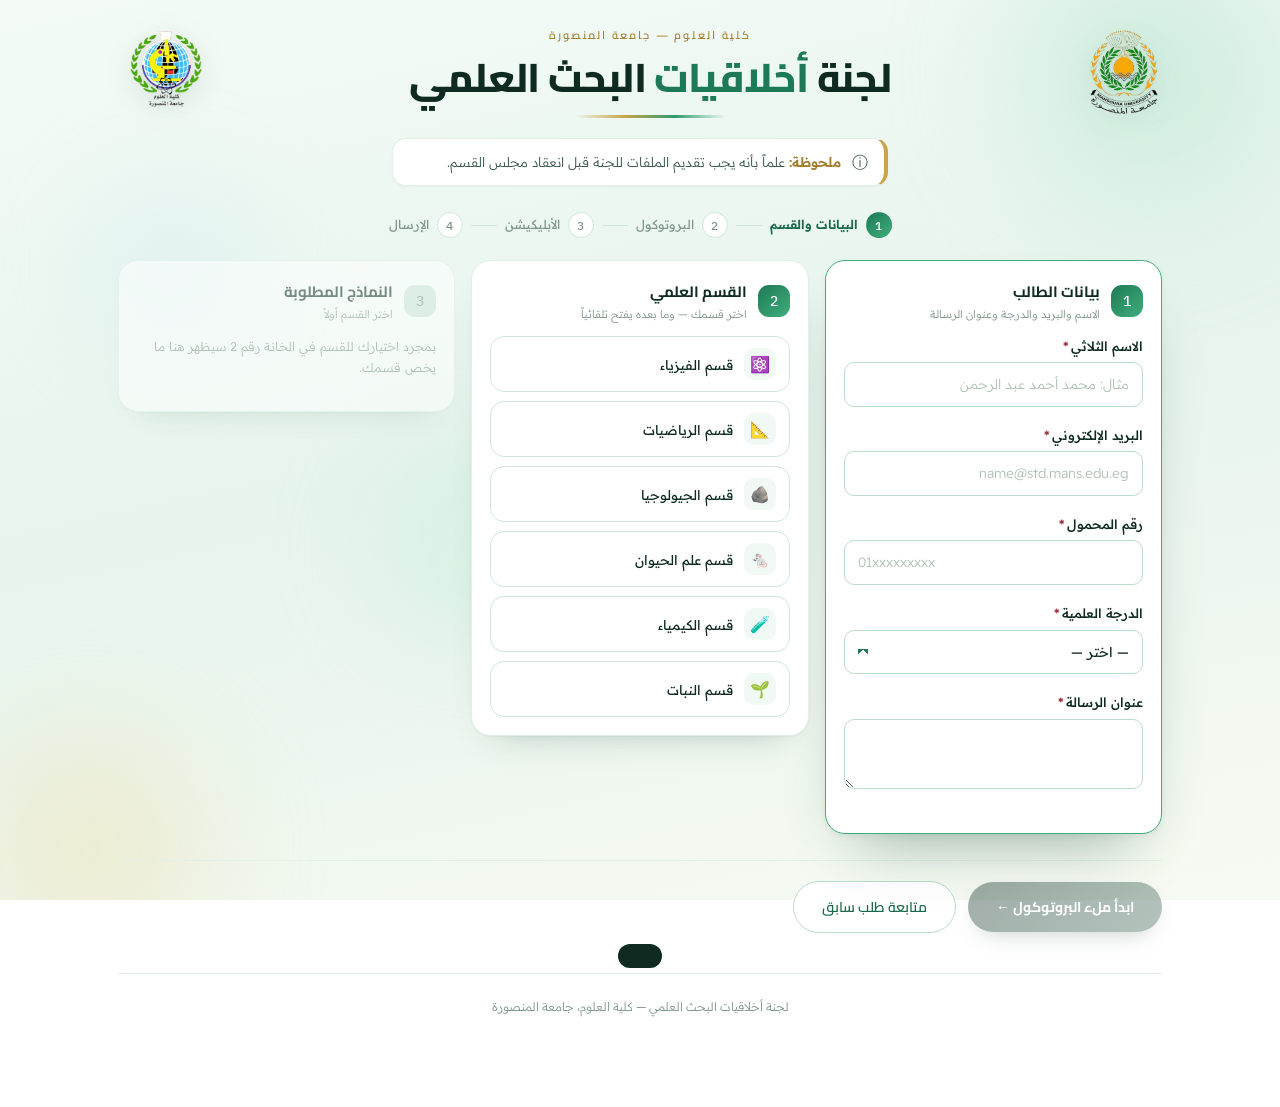
==== index.html @ 4d4f8130 "Add files via upload" ====
<!doctype html>
<html dir="rtl" lang="ar">
<head>
<meta charset="utf-8">
<meta name="viewport" content="width=device-width, initial-scale=1">
<title>لجنة أخلاقيات البحث العلمي — كلية العلوم جامعة المنصورة</title>
<meta name="description" content="تقديم بروتوكول وأبليكيشن لجنة أخلاقيات البحث العلمي — كلية العلوم، جامعة المنصورة.">
<link rel="icon" href="logo-faculty.png">
<link rel="stylesheet" href="https://fonts.googleapis.com/css2?family=Cairo:wght@400;600;700;800&family=Readex+Pro:wght@300;400;500;600&family=IBM+Plex+Mono:wght@400;500&display=swap">
<link rel="stylesheet" href="style.css">
</head>
<body>

<div class="bg-art" aria-hidden="true">
  <span class="orb o1"></span><span class="orb o2"></span><span class="orb o3"></span><span class="orb o4"></span>
</div>

<div class="shell">

  <header class="site-head">
    <div class="head-row">
      <img class="logo" id="logoUni" src="logo-university.png" alt="شعار جامعة المنصورة">
      <div class="head-mid">
        <div class="kicker">كلية العلوم — جامعة المنصورة</div>
        <h1 class="site-title">لجنة <em>أخلاقيات</em> البحث العلمي</h1>
        <div class="title-rule"></div>
      </div>
      <img class="logo" id="logoFac" src="logo-faculty.png" alt="شعار كلية العلوم">
    </div>
    <div class="head-note">
      <span class="ico">ⓘ</span>
      <div><b>ملحوظة:</b> علماً بأنه يجب تقديم الملفات للجنة قبل انعقاد مجلس القسم.</div>
    </div>
  </header>

  <main id="app"></main>

  <footer class="site-foot">
    <div>لجنة أخلاقيات البحث العلمي — كلية العلوم، جامعة المنصورة</div>
    <button type="button" id="adminLink" class="hidden"></button>
  </footer>
</div>

<div class="toast" id="toast"></div>

<script src="app-core.js"></script>
<script src="student.js"></script>
<script>
StudentApp.start();

/* في الوضع التجريبي فقط يظهر مدخل اللجنة لتسهيل التجربة.
   بمجرد ربط الموقع بالخادم (API_URL) يختفي تلقائياً،
   ويصبح الدخول من اللينك المنفصل admin.html فقط. */
(function () {
  var b = document.getElementById("adminLink");
  if (typeof LIVE !== "undefined" && !LIVE) {
    b.textContent = "دخول اللجنة (وضع تجريبي)";
    b.classList.remove("hidden");
    b.addEventListener("click", function () { location.href = "admin.html"; });
  }
})();
</script>
</body>
</html>
---- style.css ----
/* ===================== TOKENS — «نعناع وذهب» ===================== */
:root{
  --green-900:#0F2B21;
  --green-800:#17694A;
  --green-700:#1E7A56;
  --green-600:#2E9B6E;
  --green-500:#3FAE7C;
  --green-200:#BBDCC9;
  --green-100:#CFE7DA;
  --green-050:#EAF6EF;
  --mint:#F1F9F4;
  --gold:#C9A24A;
  --gold-deep:#A37E2C;
  --ink:#0F2B21;
  --ink-2:#3C5B4E;
  --ink-3:#7D9589;
  --line:#CFE7DA;
  --line-2:#E3F0E8;
  --paper:#FFFFFF;
  --amber:#9A5A12;
  --amber-bg:#FBEEDB;
  --rose:#9B2C3A;
  --rose-bg:#FBE9EB;
  --ok:#146B4C;
  --ok-bg:#DDF1E6;
  --r-lg:20px; --r:14px; --r-sm:10px;
  --shadow-sm:0 1px 2px rgba(20,70,50,.05);
  --shadow:0 1px 2px rgba(20,70,50,.05), 0 18px 34px -24px rgba(20,70,50,.34);
  --shadow-lg:0 2px 6px rgba(20,70,50,.06), 0 34px 60px -32px rgba(20,70,50,.45);
  --font-d:'Cairo','Segoe UI',Tahoma,sans-serif;
  --font-b:'Readex Pro','Cairo','Segoe UI',Tahoma,sans-serif;
  --font-m:'IBM Plex Mono',ui-monospace,monospace;
}

*{box-sizing:border-box}
html{scroll-behavior:smooth}
body{
  direction:rtl;
  margin:0;
  min-height:100vh;
  background:linear-gradient(168deg,#F4FBF7 0%,#E6F4EC 48%,#F7FAF2 100%);
  background-attachment:fixed;
  color:var(--ink);
  font-family:var(--font-b);
  font-size:15px;
  line-height:1.75;
  font-weight:300;
  -webkit-font-smoothing:antialiased;
}

/* ===================== ANIMATED BACKGROUND ===================== */
.bg-art{position:fixed;inset:0;overflow:hidden;pointer-events:none;z-index:0}
.bg-art .orb{position:absolute;border-radius:50%;filter:blur(44px);opacity:.5}
.bg-art .o1{width:420px;height:420px;background:radial-gradient(circle,#A8E0C4,transparent 70%);top:-140px;right:-80px;animation:drift-a 32s ease-in-out infinite}
.bg-art .o2{width:360px;height:360px;background:radial-gradient(circle,#E9DCA8,transparent 70%);bottom:-130px;left:-90px;animation:drift-b 40s ease-in-out infinite}
.bg-art .o3{width:300px;height:300px;background:radial-gradient(circle,#BFEBD6,transparent 70%);top:44%;left:26%;animation:drift-a 48s ease-in-out infinite reverse}
.bg-art .o4{width:240px;height:240px;background:radial-gradient(circle,#CDE9F0,transparent 70%);top:16%;left:4%;animation:drift-b 36s ease-in-out infinite}
@keyframes drift-a{0%,100%{transform:translate(0,0) scale(1)}33%{transform:translate(-34px,28px) scale(1.1)}66%{transform:translate(24px,-20px) scale(.94)}}
@keyframes drift-b{0%,100%{transform:translate(0,0) scale(1)}50%{transform:translate(38px,-32px) scale(1.14)}}

/* ===================== LAYOUT ===================== */
.shell{position:relative;z-index:1;max-width:1080px;margin:0 auto;padding:0 18px 90px}

/* ===================== SITE HEADER ===================== */
.site-head{padding:26px 0 0;text-align:center}
.head-row{display:flex;align-items:center;justify-content:space-between;gap:16px}
.logo{height:92px;width:auto;flex:0 0 auto;object-fit:contain;filter:drop-shadow(0 6px 14px rgba(20,70,50,.16))}
.logo-ph{
  height:92px;width:86px;flex:0 0 auto;border-radius:14px;
  border:1.5px dashed var(--green-200);background:rgba(255,255,255,.6);
  display:grid;place-items:center;text-align:center;
  font-size:10px;line-height:1.3;color:var(--ink-3);font-weight:500;padding:6px;
}
.head-mid{flex:1 1 auto;min-width:0}
.kicker{
  font-size:11px;letter-spacing:.2em;font-weight:600;color:var(--gold-deep);
  margin-bottom:6px;font-family:var(--font-d);
}
h1.site-title{
  font-family:var(--font-d);font-weight:800;
  font-size:clamp(21px,4.4vw,40px);line-height:1.28;margin:0;
  letter-spacing:-.015em;text-wrap:balance;color:var(--green-900);
}
h1.site-title em{font-style:normal;color:var(--green-700)}
.title-rule{width:150px;max-width:60%;height:3px;margin:12px auto 0;border-radius:99px;
  background:linear-gradient(90deg,transparent,var(--gold),var(--green-600),transparent)}

.head-note{
  margin:20px auto 0;max-width:62ch;
  display:flex;gap:11px;align-items:flex-start;text-align:right;
  background:var(--paper);border:1px solid var(--line-2);
  border-inline-start:4px solid var(--gold);
  border-radius:var(--r);padding:12px 16px;
  font-size:13.5px;line-height:1.65;color:var(--ink-2);
  box-shadow:var(--shadow-sm);
}
.head-note b{color:var(--gold-deep);font-weight:600}
.head-note .ico{font-size:16px;line-height:1.4;flex:0 0 auto}

/* ===================== STEPPER ===================== */
.stepper{display:flex;align-items:center;gap:8px;justify-content:center;margin:26px 0 4px;flex-wrap:wrap}
.stepper .st{display:flex;align-items:center;gap:8px;font-size:12.5px;color:var(--ink-3);font-weight:400}
.stepper .st b{
  width:26px;height:26px;border-radius:50%;display:grid;place-items:center;
  background:var(--paper);border:1.5px solid var(--line);color:var(--ink-3);
  font-family:var(--font-m);font-size:12px;font-weight:500;
}
.stepper .st.on{color:var(--green-800);font-weight:600}
.stepper .st.on b{background:linear-gradient(140deg,var(--green-700),var(--green-500));border-color:transparent;color:#fff}
.stepper .st.done b{background:var(--green-050);border-color:var(--green-200);color:var(--green-700)}
.stepper .sep{width:26px;height:1.5px;background:var(--line);border-radius:2px}

/* ===================== CARDS & PANELS ===================== */
.panel{
  background:var(--paper);border:1px solid var(--line-2);border-radius:var(--r-lg);
  box-shadow:var(--shadow);padding:26px 26px 24px;margin-top:22px;
}
.panel-head{display:flex;align-items:flex-start;gap:13px;margin-bottom:18px;flex-wrap:wrap}
.panel-head .pico{
  width:42px;height:42px;flex:0 0 auto;border-radius:13px;display:grid;place-items:center;
  font-size:19px;background:var(--green-050);
}
.panel-head h2{
  font-family:var(--font-d);font-size:18.5px;font-weight:700;margin:0;color:var(--green-900);
  letter-spacing:-.01em;
}
.panel-head p{margin:2px 0 0;font-size:13px;color:var(--ink-3);max-width:62ch}
.panel-head .grow{flex:1 1 220px;min-width:0}

/* three step cards on the start screen */
.steps3{display:grid;grid-template-columns:repeat(3,1fr);gap:16px;margin-top:22px;align-items:start}
@media(max-width:860px){.steps3{grid-template-columns:1fr}}
.scard{
  background:var(--paper);border:1px solid var(--line-2);border-radius:var(--r-lg);
  padding:18px;box-shadow:var(--shadow);position:relative;
  transition:border-color .25s, box-shadow .25s, transform .25s;
}
.scard.active{border-color:var(--green-500);box-shadow:var(--shadow-lg)}
.scard.locked{opacity:.52}
.scard-h{display:flex;align-items:center;gap:11px;margin-bottom:14px}
.scard-n{
  width:32px;height:32px;flex:0 0 auto;border-radius:11px;display:grid;place-items:center;
  font-family:var(--font-m);font-size:14px;font-weight:500;color:#fff;
  background:linear-gradient(140deg,var(--green-700),var(--green-500));
}
.scard.locked .scard-n{background:var(--green-100);color:var(--ink-3)}
.scard-h h3{margin:0;font-family:var(--font-d);font-size:15px;font-weight:700;color:var(--green-900)}
.scard-h small{display:block;font-family:var(--font-b);font-size:11px;font-weight:300;color:var(--ink-3);line-height:1.5}

/* ===================== FORM CONTROLS ===================== */
label.fl{display:block;font-size:13px;font-weight:500;color:var(--ink);margin-bottom:6px;line-height:1.55}
label.fl .req{color:var(--rose);font-weight:600;margin-inline-start:3px}
label.fl .en{display:block;font-size:11px;font-weight:300;color:var(--ink-3);font-family:var(--font-b)}
.fhint{font-size:11.5px;color:var(--ink-3);margin:-2px 0 7px;line-height:1.6}
input[type=text],input[type=email],input[type=tel],input[type=date],input[type=number],select,textarea{
  width:100%;font-family:var(--font-b);font-size:13.5px;font-weight:400;color:var(--ink);
  background:var(--paper);border:1px solid var(--green-200);border-radius:var(--r-sm);
  padding:10px 13px;line-height:1.7;transition:border-color .18s, box-shadow .18s;
}
textarea{resize:vertical;min-height:70px}
select{appearance:none;background-image:linear-gradient(45deg,transparent 50%,var(--green-700) 50%),linear-gradient(135deg,var(--green-700) 50%,transparent 50%);
  background-position:left 18px top 50%, left 13px top 50%;background-size:5px 5px,5px 5px;background-repeat:no-repeat;padding-left:34px;cursor:pointer}
input:focus,select:focus,textarea:focus{
  outline:none;border-color:var(--green-600);box-shadow:0 0 0 3px rgba(46,155,110,.16);
}
input.bad,textarea.bad,select.bad{border-color:var(--rose);box-shadow:0 0 0 3px rgba(155,44,58,.1)}
input::placeholder,textarea::placeholder{color:#AEC2B7;font-weight:300}
.fgroup{margin-bottom:18px}
.frow{display:grid;grid-template-columns:1fr 1fr;gap:14px}
@media(max-width:700px){.frow{grid-template-columns:1fr}}

/* form sections */
.fsec{border-top:1px solid var(--line-2);padding-top:20px;margin-top:22px}
.fsec:first-of-type{border-top:0;padding-top:0;margin-top:0}
.fsec-h{display:flex;align-items:center;gap:10px;margin-bottom:6px}
.fsec-h h3{
  font-family:var(--font-d);font-size:16px;font-weight:700;margin:0;color:var(--green-800);
}
.fsec-h .tag{
  font-size:10.5px;font-weight:600;padding:2px 9px;border-radius:999px;
  background:var(--amber-bg);color:var(--amber);
}
.fsec-note{font-size:12.5px;color:var(--ink-3);margin:0 0 16px;max-width:70ch;line-height:1.65}

/* repeatable table */
.rtable{border:1px solid var(--line);border-radius:var(--r);overflow:hidden;margin-bottom:8px}
.rtable-scroll{overflow-x:auto}
.rtable table{width:100%;border-collapse:collapse;min-width:620px}
.rtable th{
  background:var(--mint);font-size:11.5px;font-weight:600;color:var(--green-800);
  padding:9px 10px;text-align:right;border-bottom:1px solid var(--line);white-space:nowrap;
}
.rtable td{padding:6px;border-bottom:1px solid var(--line-2);vertical-align:middle}
.rtable tr:last-child td{border-bottom:0}
.rtable td input{border-color:var(--line-2);padding:7px 10px;font-size:12.5px}
.rtable td.act{width:40px;padding-left:8px}
.rowdel{
  width:26px;height:26px;border-radius:8px;border:1px solid var(--line);background:var(--paper);
  color:var(--ink-3);cursor:pointer;font-size:14px;line-height:1;display:grid;place-items:center;
}
.rowdel:hover{border-color:var(--rose);color:var(--rose);background:var(--rose-bg)}

/* buttons */
.btn{
  font-family:var(--font-d);font-size:14px;font-weight:700;
  border:0;border-radius:999px;padding:12px 28px;cursor:pointer;
  background:linear-gradient(135deg,var(--green-800),var(--green-600));color:#fff;
  box-shadow:0 10px 24px -12px rgba(30,122,86,.8);
  transition:transform .15s, box-shadow .2s, filter .2s;
}
.btn:hover{transform:translateY(-1px);box-shadow:0 14px 28px -12px rgba(30,122,86,.9)}
.btn:active{transform:translateY(0)}
.btn:disabled{filter:grayscale(.7);opacity:.5;cursor:not-allowed;transform:none}
.btn.ghost{background:var(--paper);color:var(--green-800);border:1px solid var(--green-200);box-shadow:none;font-weight:600}
.btn.ghost:hover{background:var(--green-050);box-shadow:none}
.btn.gold{background:linear-gradient(135deg,var(--gold-deep),var(--gold));box-shadow:0 10px 24px -12px rgba(201,162,74,.85)}
.btn.rose{background:linear-gradient(135deg,#8E2634,#B24150);box-shadow:0 10px 24px -12px rgba(155,44,58,.8)}
.btn.sm{padding:8px 18px;font-size:12.5px}
.btn-row{display:flex;gap:12px;align-items:center;flex-wrap:wrap;margin-top:26px;padding-top:20px;border-top:1px solid var(--line-2)}
.btn-row .spacer{flex:1 1 auto}
.btn-row .note{font-size:12px;color:var(--ink-3)}
:focus-visible{outline:2.5px solid var(--green-600);outline-offset:2px;border-radius:4px}

/* option tiles (department / category) */
.tiles{display:grid;gap:9px}
.tile{
  display:flex;align-items:center;gap:11px;width:100%;text-align:right;
  background:var(--paper);border:1.5px solid var(--line);border-radius:var(--r);
  padding:11px 13px;cursor:pointer;font-family:var(--font-b);font-size:13.5px;
  color:var(--ink);transition:border-color .18s,background .18s,transform .15s;
}
.tile:hover{border-color:var(--green-500);background:var(--mint);transform:translateX(-2px)}
.tile.on{border-color:var(--green-600);background:var(--green-050);font-weight:500;
  box-shadow:0 0 0 3px rgba(46,155,110,.14)}
.tile .ti{
  width:32px;height:32px;flex:0 0 auto;border-radius:10px;display:grid;place-items:center;
  font-size:16px;background:var(--mint);
}
.tile.on .ti{background:var(--paper)}
.tile .tcheck{margin-inline-start:auto;color:var(--green-600);font-size:15px;opacity:0;transition:opacity .18s}
.tile.on .tcheck{opacity:1}

/* status chips */
.chip{display:inline-flex;align-items:center;gap:6px;font-size:11.5px;font-weight:600;
  padding:4px 11px;border-radius:999px;white-space:nowrap}
.chip.ok{background:var(--ok-bg);color:var(--ok)}
.chip.rev{background:var(--amber-bg);color:var(--amber)}
.chip.pend{background:var(--green-050);color:var(--green-800)}

/* ===================== DONE SCREEN ===================== */
.done-wrap{text-align:center;padding:14px 0 6px}
.done-mark{
  width:78px;height:78px;margin:0 auto 18px;border-radius:50%;display:grid;place-items:center;
  font-size:34px;color:#fff;background:linear-gradient(140deg,var(--green-700),var(--green-500));
  box-shadow:0 16px 34px -14px rgba(30,122,86,.8);animation:pop .5s cubic-bezier(.2,1.4,.5,1) both;
}
@keyframes pop{0%{transform:scale(.4);opacity:0}100%{transform:scale(1);opacity:1}}
.done-wrap h2{font-family:var(--font-d);font-size:23px;margin:0 0 8px;color:var(--green-900)}
.done-wrap p{color:var(--ink-2);max-width:54ch;margin:0 auto 6px;font-size:14px}
.code-box{
  display:inline-block;margin:18px auto 4px;padding:12px 26px;border-radius:var(--r);
  background:var(--mint);border:1px dashed var(--green-200);
}
.code-box small{display:block;font-size:11px;color:var(--ink-3);margin-bottom:2px}
.code-box b{font-family:var(--font-m);font-size:21px;color:var(--green-800);letter-spacing:.06em}

/* ===================== ADMIN ===================== */
.admin-bar{
  display:flex;align-items:center;gap:10px;flex-wrap:wrap;
  background:var(--green-900);color:#D7EEE2;border-radius:var(--r);padding:11px 16px;margin-top:22px;
}
.admin-bar b{font-family:var(--font-d);font-size:14px;color:#fff}
.admin-bar .spacer{flex:1 1 auto}
.admin-bar button{
  background:rgba(255,255,255,.1);color:#EAF6EF;border:1px solid rgba(255,255,255,.18);
  border-radius:999px;padding:5px 14px;font-size:12px;cursor:pointer;font-family:var(--font-b);
}
.admin-bar button:hover{background:rgba(255,255,255,.18)}

.tabs{display:flex;gap:8px;flex-wrap:wrap;margin:18px 0 0}
.tab{
  display:flex;align-items:center;gap:8px;padding:9px 16px;border-radius:var(--r);
  border:1.5px solid var(--line);background:var(--paper);cursor:pointer;
  font-family:var(--font-b);font-size:13px;color:var(--ink-2);transition:all .18s;
}
.tab:hover{border-color:var(--green-300,var(--green-200));background:var(--mint)}
.tab.on{border-color:transparent;font-weight:600}
.tab.on[data-k="approved"]{background:var(--ok-bg);color:var(--ok)}
.tab.on[data-k="revision"]{background:var(--amber-bg);color:var(--amber)}
.tab.on[data-k="pending"],.tab.on[data-k="all"]{background:var(--green-050);color:var(--green-800)}
.tab u{text-decoration:none;font-family:var(--font-m);font-size:11.5px;background:rgba(0,0,0,.06);
  border-radius:6px;padding:1px 7px;font-variant-numeric:tabular-nums}

.dtable{width:100%;border-collapse:collapse;margin-top:6px;min-width:720px}
.dtable th{
  text-align:right;font-size:11.5px;font-weight:600;color:var(--ink-3);
  padding:9px 12px;border-bottom:1.5px solid var(--line);white-space:nowrap;
}
.dtable td{padding:12px;border-bottom:1px solid var(--line-2);font-size:13px;vertical-align:middle}
.dtable tr:hover td{background:var(--mint)}
.dtable .nm{font-weight:500;color:var(--ink)}
.dtable .nm small{display:block;font-size:11px;color:var(--ink-3);font-weight:300}
.dtable .mono{font-family:var(--font-m);font-size:11.5px;color:var(--ink-3);font-variant-numeric:tabular-nums}
.scroll-x{overflow-x:auto;border:1px solid var(--line-2);border-radius:var(--r);background:var(--paper)}

.empty{text-align:center;padding:50px 20px;color:var(--ink-3)}
.empty .e-ico{font-size:40px;opacity:.5;margin-bottom:10px}

/* review doc (read-only rendering) */
.doc{background:var(--paper);border:1px solid var(--line-2);border-radius:var(--r-lg);
  padding:28px;box-shadow:var(--shadow);margin-top:18px}
.doc-head{text-align:center;border-bottom:2px solid var(--green-700);padding-bottom:16px;margin-bottom:20px}
.doc-head .dh-row{display:flex;align-items:center;justify-content:space-between;gap:14px}
.doc-head .logo,.doc-head .logo-ph{height:68px;width:auto}
.doc-head .logo-ph{width:64px}
.doc-head h2{font-family:var(--font-d);font-size:19px;margin:0;color:var(--green-900)}
.doc-head .sub{font-size:12px;color:var(--ink-3)}
.meta-grid{display:grid;grid-template-columns:repeat(auto-fit,minmax(180px,1fr));gap:10px;margin-bottom:22px}
.meta-cell{background:var(--mint);border:1px solid var(--line-2);border-radius:var(--r-sm);padding:9px 12px}
.meta-cell small{display:block;font-size:10.5px;color:var(--ink-3);margin-bottom:1px}
.meta-cell b{font-size:13px;font-weight:600;color:var(--ink);word-break:break-word}
.ans{margin-bottom:15px}
.ans .q{font-size:12px;font-weight:600;color:var(--green-800);margin-bottom:3px;line-height:1.55}
.ans .a{font-size:13.5px;color:var(--ink);white-space:pre-wrap;background:var(--mint);
  border-inline-start:3px solid var(--green-200);border-radius:0 var(--r-sm) var(--r-sm) 0;
  padding:8px 12px;line-height:1.75;word-break:break-word}
.ans .a.none{color:var(--ink-3);font-style:italic;background:#F7F9F8;border-color:var(--line-2)}
.dtbl{width:100%;border-collapse:collapse;font-size:12.5px;margin-bottom:6px}
.dtbl th{background:var(--mint);padding:7px 10px;text-align:right;font-weight:600;
  color:var(--green-800);border:1px solid var(--line);font-size:11.5px}
.dtbl td{padding:7px 10px;border:1px solid var(--line-2)}
.sig-img{max-width:230px;border:1px solid var(--line);border-radius:var(--r-sm);background:#fff;padding:5px}

/* signature pad */
.sigwrap{border:1.5px dashed var(--green-200);border-radius:var(--r);background:#fff;padding:8px;position:relative}
.sigwrap canvas{width:100%;height:150px;display:block;border-radius:var(--r-sm);cursor:crosshair;touch-action:none}
.sigwrap .sigph{position:absolute;inset:0;display:grid;place-items:center;pointer-events:none;
  color:#B9CFC3;font-size:13px}
.sigwrap.has .sigph{display:none}

/* modal */
.modal{position:fixed;inset:0;background:rgba(10,36,27,.5);backdrop-filter:blur(3px);
  display:grid;place-items:center;padding:20px;z-index:50}
.modal-box{background:var(--paper);border-radius:var(--r-lg);box-shadow:var(--shadow-lg);
  padding:26px;max-width:560px;width:100%;max-height:88vh;overflow:auto}
.modal-box h3{font-family:var(--font-d);font-size:18px;margin:0 0 6px;color:var(--green-900)}
.modal-box p.m-sub{font-size:13px;color:var(--ink-3);margin:0 0 16px}

/* toast */
.toast{
  position:fixed;bottom:22px;left:50%;transform:translateX(-50%) translateY(90px);
  background:var(--green-900);color:#EAF6EF;padding:12px 22px;border-radius:999px;
  font-size:13.5px;box-shadow:0 16px 34px -14px rgba(0,0,0,.6);z-index:80;
  transition:transform .3s cubic-bezier(.2,1.2,.4,1);max-width:90vw;text-align:center;
}
.toast.show{transform:translateX(-50%) translateY(0)}
.toast.bad{background:#7E2531}

/* draft pill */
.draft-pill{
  position:fixed;bottom:18px;inset-inline-end:18px;z-index:40;
  background:var(--paper);border:1px solid var(--line);border-radius:999px;
  padding:7px 15px;font-size:11.5px;color:var(--ink-3);box-shadow:var(--shadow);
  display:flex;align-items:center;gap:7px;
}
.draft-pill i{width:7px;height:7px;border-radius:50%;background:var(--green-500);display:block}

/* footer */
.site-foot{text-align:center;margin-top:40px;padding-top:22px;border-top:1px solid var(--line-2);
  font-size:12px;color:var(--ink-3)}
.site-foot button{background:none;border:0;color:var(--green-700);font-family:var(--font-b);
  font-size:12px;cursor:pointer;text-decoration:underline;text-underline-offset:3px;padding:4px}

.hidden{display:none !important}

/* ===================== PRINT ===================== */
@media print{
  body{background:#fff}
  .bg-art,.site-head,.site-foot,.admin-bar,.tabs,.btn-row,.draft-pill,.no-print{display:none !important}
  .shell{max-width:100%;padding:0}
  .doc{border:0;box-shadow:none;padding:0;margin:0}
  .ans .a{background:#fff;border-inline-start:2px solid #999}
  .meta-cell{background:#fff;border:1px solid #bbb}
  .ans{break-inside:avoid}
}

@media (prefers-reduced-motion: reduce){
  .orb{animation:none !important}
  .done-mark{animation:none !important}
  html{scroll-behavior:auto}
}
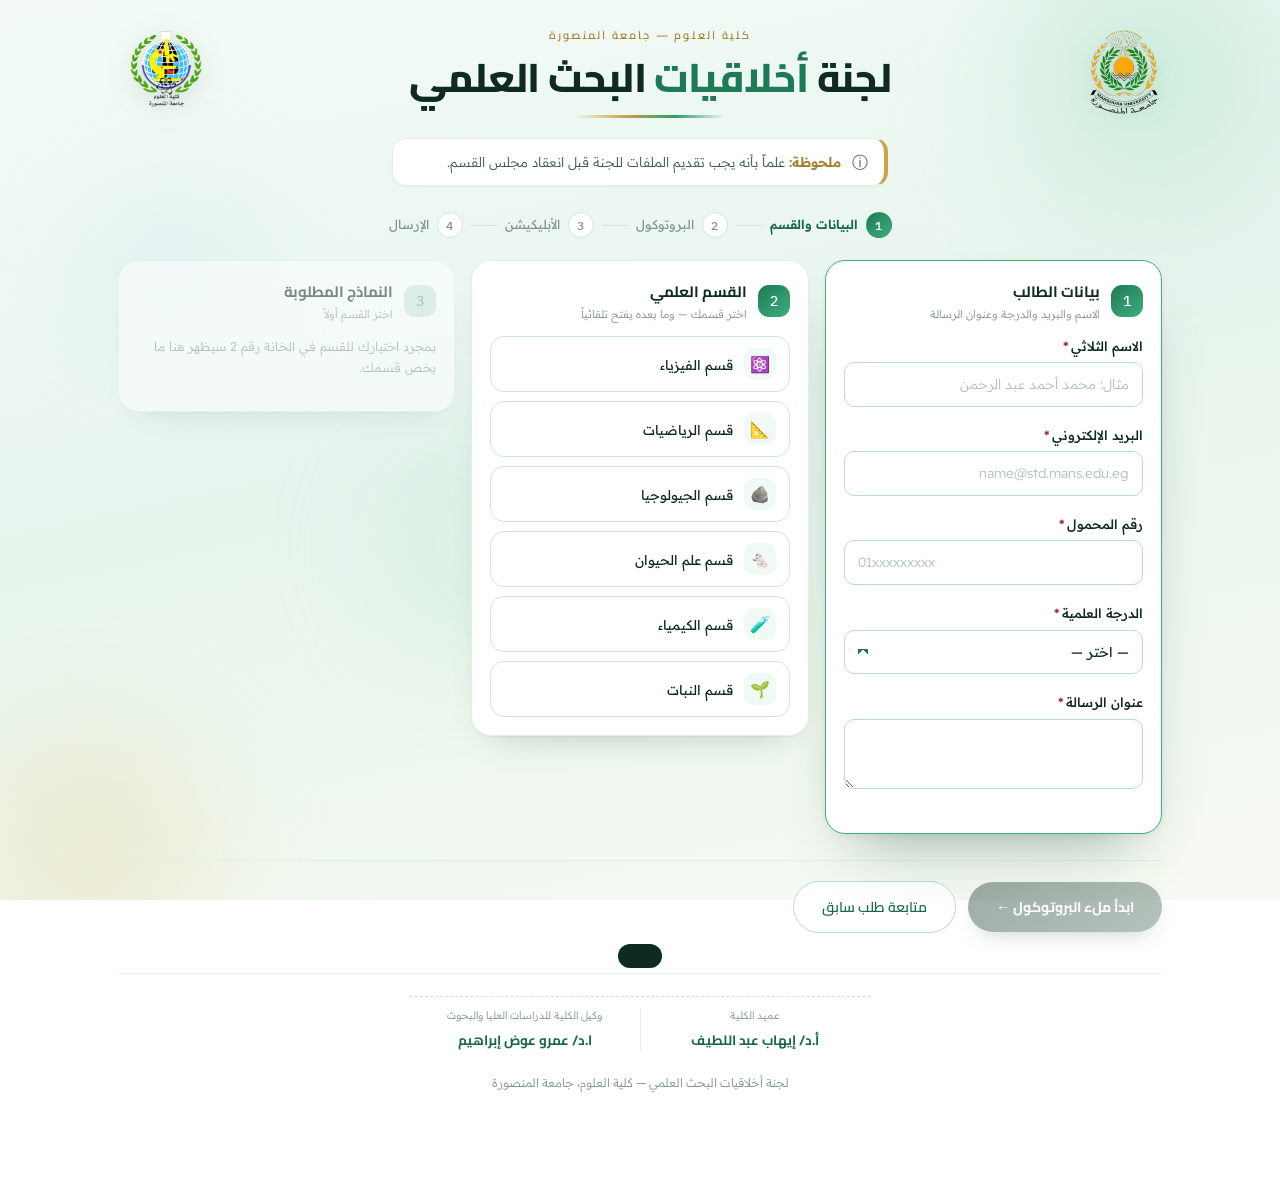
==== commit 0cf4cf4b: "Add files via upload" ====
--- a/index.html
+++ b/index.html
@@ -36,6 +36,16 @@
   <main id="app"></main>
 
   <footer class="site-foot">
+    <div class="officials">
+      <div class="official">
+        <div class="role">عميد الكلية</div>
+        <div class="name">أ.د/ إيهاب عبد اللطيف</div>
+      </div>
+      <div class="official">
+        <div class="role">وكيل الكلية للدراسات العليا والبحوث</div>
+        <div class="name">ا.د/ عمرو عوض إبراهيم</div>
+      </div>
+    </div>
     <div>لجنة أخلاقيات البحث العلمي — كلية العلوم، جامعة المنصورة</div>
     <button type="button" id="adminLink" class="hidden"></button>
   </footer>
--- a/style.css
+++ b/style.css
@@ -306,6 +306,44 @@
 .empty{text-align:center;padding:50px 20px;color:var(--ink-3)}
 .empty .e-ico{font-size:40px;opacity:.5;margin-bottom:10px}
 
+/* ===================== إحصائيات الجودة ===================== */
+.stat-cards{display:grid;grid-template-columns:repeat(auto-fit,minmax(150px,1fr));gap:12px;margin-top:18px}
+.stat-card{
+  background:var(--paper);border:1px solid var(--line-2);border-radius:var(--r);
+  padding:15px 16px;box-shadow:var(--shadow-sm);
+}
+.stat-card .sv{font-family:var(--font-m);font-size:26px;font-weight:500;color:var(--green-800);
+  font-variant-numeric:tabular-nums;line-height:1.2}
+.stat-card .sl{font-size:11.5px;color:var(--ink-3);margin-top:4px}
+.stat-card.ok .sv{color:var(--ok)}
+.stat-card.rev .sv{color:var(--amber)}
+
+.narrative{
+  background:var(--mint);border:1px solid var(--line-2);border-inline-start:4px solid var(--gold);
+  border-radius:var(--r);padding:16px 20px;margin-top:18px;font-size:14px;line-height:2;color:var(--ink-2);
+}
+.narrative b{color:var(--green-800);font-weight:700}
+.narrative p{margin:0 0 8px}
+.narrative p:last-child{margin-bottom:0}
+
+.chart-panel{
+  background:var(--paper);border:1px solid var(--line-2);border-radius:var(--r-lg);
+  padding:20px 22px;margin-top:18px;box-shadow:var(--shadow);
+}
+.chart-panel h3{font-family:var(--font-d);font-size:15.5px;font-weight:700;color:var(--green-900);margin:0 0 3px}
+.chart-panel p.ch-sub{font-size:12px;color:var(--ink-3);margin:0 0 14px}
+.chart-panel svg{width:100%;height:auto;display:block;overflow:visible}
+.chart-panel text{font-family:var(--font-b);fill:var(--ink-2)}
+.chart-legend{display:flex;gap:14px;flex-wrap:wrap;margin-top:10px;justify-content:center}
+.chart-legend span{display:inline-flex;align-items:center;gap:6px;font-size:11.5px;color:var(--ink-2)}
+.chart-legend i{width:10px;height:10px;border-radius:3px;display:block}
+
+/* تقرير الطباعة الجماعي */
+.report-table{width:100%;border-collapse:collapse;font-size:12px;margin-top:4px}
+.report-table th{background:var(--mint);color:var(--green-800);font-weight:700;
+  padding:7px 9px;border:1px solid var(--line);text-align:right;white-space:nowrap}
+.report-table td{padding:6px 9px;border:1px solid var(--line-2);vertical-align:top}
+
 /* review doc (read-only rendering) */
 .doc{background:var(--paper);border:1px solid var(--line-2);border-radius:var(--r-lg);
   padding:28px;box-shadow:var(--shadow);margin-top:18px}
@@ -371,6 +409,16 @@
 .site-foot button{background:none;border:0;color:var(--green-700);font-family:var(--font-b);
   font-size:12px;cursor:pointer;text-decoration:underline;text-underline-offset:3px;padding:4px}
 
+/* توقيعات القيادة الأكاديمية */
+.officials{
+  display:flex;justify-content:center;max-width:460px;margin:0 auto 20px;
+  padding-top:11px;border-top:1px dashed var(--line);
+}
+.officials .official{flex:1;text-align:center;padding:0 16px}
+.officials .official + .official{border-inline-start:1px solid var(--line-2)}
+.officials .role{font-size:10.5px;color:var(--ink-3);margin-bottom:5px;line-height:1.5}
+.officials .name{font-family:var(--font-d);font-weight:700;font-size:13.5px;color:var(--green-800)}
+
 .hidden{display:none !important}
 
 /* ===================== PRINT ===================== */
